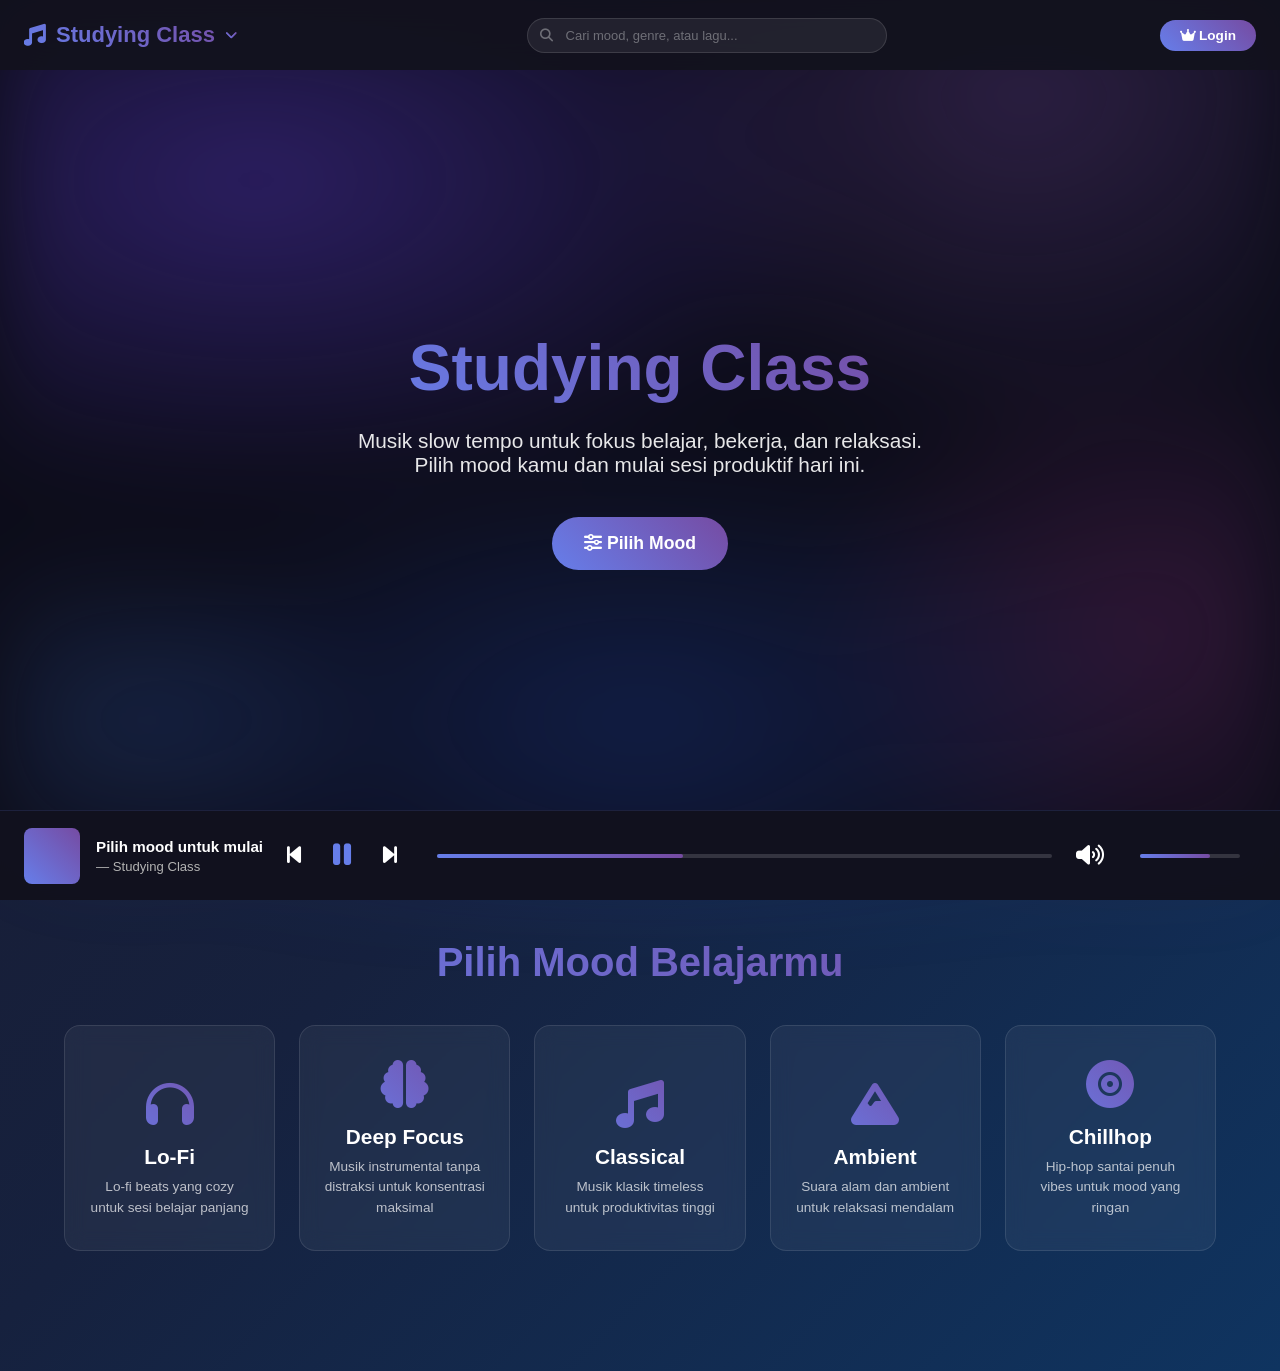
==== index.html @ 50e969d9 "first commit" ====
<!DOCTYPE html>
<html lang="id">
<head>
    <meta charset="UTF-8">
    <meta name="viewport" content="width=device-width, initial-scale=1.0">
    <title>Study Beats - Musik untuk Belajar</title>
    <link rel="stylesheet" href="https://cdnjs.cloudflare.com/ajax/libs/font-awesome/6.4.0/css/all.min.css">
    <link rel="stylesheet" href="style_index.css">
    <link rel="icon" href="favicon.ico">
</head>
<body>

    <!-- ── HEADER ── -->
    <header class="header">

        <!-- Logo + Dropdown -->
        <div class="logo-dropdown">
            <div class="logo" id="logoBtn">
                <i class="fas fa-music"></i> Studying Class
                <i class="fas fa-chevron-down chevron-icon" id="chevronIcon"></i>
            </div>

            <!-- Mega dropdown dengan kategori visual -->
            <div class="dropdown-menu" id="dropdownMenu">
                <div class="dropdown-header">
                    <span class="dropdown-label">Pilih Mood Belajarmu</span>
                    <span class="dropdown-sub">5 kategori tersedia</span>
                </div>

                <div class="dropdown-grid">

                    <a href="login.html" class="dropdown-card" onclick="selectMood(event, 'Lo-Fi')">
                        <div class="dc-icon lofi"><i class="fas fa-headphones"></i></div>
                        <div class="dc-text">
                            <strong>Lo-Fi</strong>
                            <small>Beats santai untuk belajar panjang</small>
                        </div>
                        <i class="fas fa-chevron-right dc-arrow"></i>
                    </a>

                    <a href="login.html" class="dropdown-card" onclick="selectMood(event, 'Deep Focus')">
                        <div class="dc-icon focus"><i class="fas fa-brain"></i></div>
                        <div class="dc-text">
                            <strong>Deep Focus</strong>
                            <small>Instrumental tanpa distraksi</small>
                        </div>
                        <i class="fas fa-chevron-right dc-arrow"></i>
                    </a>

                    <a href="login.html" class="dropdown-card" onclick="selectMood(event, 'Classical')">
                        <div class="dc-icon classical"><i class="fas fa-music"></i></div>
                        <div class="dc-text">
                            <strong>Classical</strong>
                            <small>Musik klasik untuk produktivitas</small>
                        </div>
                        <i class="fas fa-chevron-right dc-arrow"></i>
                    </a>

                    <a href="login.html" class="dropdown-card" onclick="selectMood(event, 'Ambient')">
                        <div class="dc-icon ambient"><i class="fas fa-mountain"></i></div>
                        <div class="dc-text">
                            <strong>Ambient</strong>
                            <small>Suara alam untuk relaksasi</small>
                        </div>
                        <i class="fas fa-chevron-right dc-arrow"></i>
                    </a>

                    <a href="login.html" class="dropdown-card" onclick="selectMood(event, 'Chillhop')">
                        <div class="dc-icon chillhop"><i class="fas fa-record-vinyl"></i></div>
                        <div class="dc-text">
                            <strong>Chillhop</strong>
                            <small>Hip-hop santai penuh vibes</small>
                        </div>
                        <i class="fas fa-chevron-right dc-arrow"></i>
                    </a>

                </div>

                <!-- Footer dropdown: mood aktif -->
                <div class="dropdown-footer" id="dropdownFooter">
                    <i class="fas fa-circle-dot"></i>
                    <span id="activeMoodLabel">Belum ada mood dipilih</span>
                </div>
            </div>
        </div>

        <!-- Search bar di tengah -->
        <div class="header-search">
            <i class="fas fa-search search-icon"></i>
            </i> <input type="text" placeholder="Cari mood, genre, atau lagu...">
        </div>

        <!-- Kanan: mood badge + login -->
        <div class="header-right">
            <div class="mood-badge-header" id="moodBadgeHeader" style="display:none">
                <i class="fas fa-circle pulse-dot"></i>
                <span id="moodBadgeText">Lo-Fi</span>
            </div>
            <a class="cta-button" style="font-size: 0.85rem; padding: 8px 20px;" href="login.html">
                <i class="fas fa-crown"></i> Login
            </a>
        </div>
    </header>

    <!-- ── HERO ── -->
    <section class="hero">
        <div class="hero-content">
            <h1>Studying Class</h1>
            <p>Musik slow tempo untuk fokus belajar, bekerja, dan relaksasi.<br>Pilih mood kamu dan mulai sesi produktif hari ini.</p>
            <a class="cta-button" href="#categories">
                <i class="fas fa-sliders"></i> Pilih Mood
            </a>
        </div>
    </section>

    <!-- ── CATEGORIES (tetap ada di halaman sebagai visual referensi) ── -->
    <section id="categories" class="categories">
        <h2 class="section-title">Pilih Mood Belajarmu</h2>
        <div class="category-grid">

            <div class="category-card lofi-card" id="card-Lo-Fi" onclick="window.location.href='login.html'">
                <div class="card-overlay"></div>
                <div class="card-content">
                    <div class="category-icon lofi-c"><i class="fas fa-headphones"></i></div>
                    <h3>Lo-Fi</h3>
                    <p>Lo-fi beats yang cozy untuk sesi belajar panjang</p>
                </div>
            </div>

            <div class="category-card focus-card" id="card-Deep-Focus" onclick="window.location.href='login.html'">
                <div class="card-overlay"></div>
                <div class="card-content">
                    <div class="category-icon focus-c"><i class="fas fa-brain"></i></div>
                    <h3>Deep Focus</h3>
                    <p>Musik instrumental tanpa distraksi untuk konsentrasi maksimal</p>
                </div>
            </div>

            <div class="category-card classical-card" id="card-Classical" onclick="window.location.href='login.html'">
                <div class="card-overlay"></div>
                <div class="card-content">
                    <div class="category-icon classical-c"><i class="fas fa-music"></i></div>
                    <h3>Classical</h3>
                    <p>Musik klasik timeless untuk produktivitas tinggi</p>
                </div>
            </div>

            <div class="category-card ambient-card" id="card-Ambient" onclick="window.location.href='login.html'">
                <div class="card-overlay"></div>
                <div class="card-content">
                    <div class="category-icon ambient-c"><i class="fas fa-mountain"></i></div>
                    <h3>Ambient</h3>
                    <p>Suara alam dan ambient untuk relaksasi mendalam</p>
                </div>
            </div>

            <div class="category-card chillhop-card" id="card-Chillhop" onclick="window.location.href='login.html'">
                <div class="card-overlay"></div>
                <div class="card-content">
                    <div class="category-icon chillhop-c"><i class="fas fa-record-vinyl"></i></div>
                    <h3>Chillhop</h3>
                    <p>Hip-hop santai penuh vibes untuk mood yang ringan</p>
                </div>
            </div>

        </div>
    </section>

    <!-- ── PLAYER ── -->
    <div class="player">
        <div class="player-controls">
            <div class="track-info">
                <div class="track-cover" id="trackCover"></div>
                <div class="track-details">
                    <h4 id="playerTrackName">Pilih mood untuk mulai</h4>
                    <p id="playerTrackMood">— Studying Class</p>
                </div>
            </div>
            <button class="control-btn"><i class="fas fa-step-backward"></i></button>
            <button class="control-btn play-pause"><i class="fas fa-pause"></i></button>
            <button class="control-btn"><i class="fas fa-step-forward"></i></button>
            <div class="progress-container">
                <div class="progress-bar"></div>
            </div>
        </div>
        <div class="volume-container">
            <button class="control-btn"><i class="fas fa-volume-up"></i></button>
            <div class="progress-container" style="width:100px">
                <div class="progress-bar" style="width:70%"></div>
            </div>
        </div>
    </div>

    <script src="script_index.js"></script>
</body>
</html>
---- style_index.css ----
/*style.css — Study Beats*/

* {
    margin: 0;
    padding: 0;
    box-sizing: border-box;
}

body {
    font-family: 'Segoe UI', Tahoma, Geneva, Verdana, sans-serif;
    background: linear-gradient(135deg, #1a1a2e 0%, #16213e 50%, #0f3460 100%);
    color: #fff;
    overflow-x: hidden;
}


body::before {
    content: '';
    position: fixed;
    inset:0 ;
    z-index: -1;
    background: #0d0d1a;
}

body::after {
    content: '';
    position: fixed;
    inset: 0;
    z-index: -1;
    background:
        radial-gradient(ellipse 80% 60% at 20% 20%, rgba(102,63,234,0.35) 0%, transparent 60%),
        radial-gradient(ellipse 60% 70% at 80% 10%, rgba(118,75,162,0.30) 0%, transparent 55%),
        radial-gradient(ellipse 70% 50% at 50% 80%, rgba(30,80,200,0.25)  0%, transparent 60%),
        radial-gradient(ellipse 50% 60% at 90% 70%, rgba(180,60,160,0.20) 0%, transparent 55%),
        radial-gradient(ellipse 40% 40% at 10% 80%, rgba(60,120,220,0.20) 0%, transparent 50%);
    filter: blur(40px);
    animation: meshMove 12s ease-in-out infinite alternate;
}
 
@keyframes meshMove {
    0% {
        background:
            radial-gradient(ellipse 80% 60% at 20% 20%, rgba(102,63,234,0.35) 0%, transparent 60%),
            radial-gradient(ellipse 60% 70% at 80% 10%, rgba(118,75,162,0.30) 0%, transparent 55%),
            radial-gradient(ellipse 70% 50% at 50% 80%, rgba(30,80,200,0.25)  0%, transparent 60%),
            radial-gradient(ellipse 50% 60% at 90% 70%, rgba(180,60,160,0.20) 0%, transparent 55%),
            radial-gradient(ellipse 40% 40% at 10% 80%, rgba(60,120,220,0.20) 0%, transparent 50%);
    }
    33% {
        background:
            radial-gradient(ellipse 70% 70% at 60% 10%, rgba(102,63,234,0.38) 0%, transparent 60%),
            radial-gradient(ellipse 80% 50% at 10% 50%, rgba(118,75,162,0.28) 0%, transparent 55%),
            radial-gradient(ellipse 60% 60% at 80% 60%, rgba(30,80,200,0.30)  0%, transparent 60%),
            radial-gradient(ellipse 55% 50% at 30% 90%, rgba(180,60,160,0.22) 0%, transparent 55%),
            radial-gradient(ellipse 45% 55% at 90% 20%, rgba(60,120,220,0.18) 0%, transparent 50%);
    }
    66% {
        background:
            radial-gradient(ellipse 75% 55% at 80% 40%, rgba(102,63,234,0.32) 0%, transparent 60%),
            radial-gradient(ellipse 65% 65% at 20% 80%, rgba(118,75,162,0.32) 0%, transparent 55%),
            radial-gradient(ellipse 80% 45% at 40% 20%, rgba(30,80,200,0.28)  0%, transparent 60%),
            radial-gradient(ellipse 45% 65% at 70% 90%, rgba(180,60,160,0.24) 0%, transparent 55%),
            radial-gradient(ellipse 50% 45% at  5% 40%, rgba(60,120,220,0.22) 0%, transparent 50%);
    }
    100% {
        background:
            radial-gradient(ellipse 85% 50% at 30% 60%, rgba(102,63,234,0.30) 0%, transparent 60%),
            radial-gradient(ellipse 55% 75% at 90% 40%, rgba(118,75,162,0.34) 0%, transparent 55%),
            radial-gradient(ellipse 65% 55% at 60% 10%, rgba(30,80,200,0.22)  0%, transparent 60%),
            radial-gradient(ellipse 40% 70% at 15% 60%, rgba(180,60,160,0.26) 0%, transparent 55%),
            radial-gradient(ellipse 55% 40% at 75% 85%, rgba(60,120,220,0.20) 0%, transparent 50%);
    }
}
 

/* ── SCROLLBAR ── */
::-webkit-scrollbar { width: 8px; }
::-webkit-scrollbar-track { background: rgba(255,255,255,0.1); }
::-webkit-scrollbar-thumb {
    background: linear-gradient(45deg, #667eea, #764ba2);
    border-radius: 4px;
}

/* ── HEADER ── */
.header {
    position: fixed;
    top: 0;
    width: 100%;
    height: 70px;
    background: rgba(18, 18, 30, 0.95);
    backdrop-filter: blur(20px);
    z-index: 1000;
    display: flex;
    align-items: center;
    padding: 0 24px;
    gap: 24px;
}

/* ── LOGO + DROPDOWN WRAPPER ── */
.logo-dropdown {
    position: relative;
    margin-right: 16px;
}

.logo {
    font-size: 22px;
    font-weight: bold;
    background: linear-gradient(45deg, #667eea 0%, #764ba2 100%);
    -webkit-background-clip: text;
    -webkit-text-fill-color: transparent;
    cursor: pointer;
    display: flex;
    align-items: center;
    gap: 10px;
    user-select: none;
    padding: 6px 0;
    transition: opacity 0.2s;
}

.logo:hover { opacity: 0.85; }

.chevron-icon {
    font-size: 12px;
    transition: transform 0.3s ease;
    background: linear-gradient(45deg, #667eea, #764ba2);
    -webkit-background-clip: text;
    -webkit-text-fill-color: transparent;
}

.chevron-icon.open {
    transform: rotate(180deg);
}

/* ── DROPDOWN MENU ── */
.dropdown-menu {
    display: none;
    position: absolute;
    top: calc(100% + 12px);
    left: 0;
    width: 280px;
    background: rgba(18, 18, 40, 0.98);
    border: 1px solid rgba(102, 126, 234, 0.25);
    border-radius: 14px;
    padding: 10px 8px;
    box-shadow: 0 20px 50px rgba(0,0,0,0.5);
    backdrop-filter: blur(20px);
    z-index: 999;
    animation: dropdownFadeIn 0.2s ease;
}

.dropdown-menu.open {
    display: block;
}

@keyframes dropdownFadeIn {
    from { opacity: 0; transform: translateY(-8px); }
    to   { opacity: 1; transform: translateY(0); }
}

.dropdown-label {
    font-size: 11px;
    letter-spacing: 1.2px;
    text-transform: uppercase;
    color: rgba(255,255,255,0.3);
    padding: 6px 12px 10px;
}

.dropdown-item {
    display: flex;
    align-items: center;
    gap: 12px;
    padding: 10px 12px;
    border-radius: 10px;
    text-decoration: none;
    color: #e0dcf5;
    transition: background 0.2s;
    cursor: pointer;
}

.dropdown-item:hover,
.dropdown-item.active-mood {
    background: rgba(102, 126, 234, 0.18);
}

.dropdown-item.active-mood {
    border-left: 3px solid #667eea;
    padding-left: 9px;
}

.dropdown-icon {
    width: 36px;
    height: 36px;
    border-radius: 9px;
    background: linear-gradient(45deg, #667eea20, #764ba220);
    border: 1px solid rgba(102,126,234,0.2);
    display: flex;
    align-items: center;
    justify-content: center;
    font-size: 14px;
    color: #667eea;
    flex-shrink: 0;
}

.dropdown-text {
    display: flex;
    flex-direction: column;
    gap: 2px;
}

.dropdown-text strong {
    font-size: 14px;
    font-weight: 600;
    color: #fff;
}

.dropdown-text small {
    font-size: 11px;
    color: rgba(255,255,255,0.45);
}

/* ── NAV ── */
.nav {
    display: flex;
    gap: 24px;
    margin-right: auto;
}

.nav a {
    color: #b3b3b3;
    text-decoration: none;
    font-weight: 500;
    transition: color 0.3s;
}

.nav a:hover, .nav a.active { color: #fff; }

/* ── CTA BUTTON ── */
.cta-button {
    background: linear-gradient(45deg, #667eea 0%, #764ba2 100%);
    color: white;
    padding: 16px 32px;
    border: none;
    border-radius: 50px;
    font-size: 1.1rem;
    font-weight: 600;
    cursor: pointer;
    transition: all 0.3s;
    text-decoration: none;
    display: inline-block;
}

.cta-button:hover {
    transform: translateY(-2px);
    box-shadow: 0 20px 40px rgba(102,126,234,0.4);
}

/* ── HERO ── */
.hero {
    height: 100vh;
    display: flex;
    align-items: center;
    justify-content: center;
    text-align: center;
    padding: 0 24px;
    position: relative;
}

.hero-content h1 {
    font-size: 4rem;
    margin-bottom: 24px;
    background: linear-gradient(45deg, #667eea 0%, #764ba2 100%);
    -webkit-background-clip: text;
    -webkit-text-fill-color: transparent;
}

.hero-content p {
    font-size: 1.3rem;
    margin-bottom: 40px;
    opacity: 0.9;
    max-width: 600px;
}

/* ── CATEGORIES ── */
.categories {
    padding: 40px 24px 120px;
    max-width: 1200px;
    margin: 0 auto;
}

.section-title {
    font-size: 2.5rem;
    margin-bottom: 40px;
    text-align: center;
    background: linear-gradient(45deg, #667eea 0%, #764ba2 100%);
    -webkit-background-clip: text;
    -webkit-text-fill-color: transparent;
}

.category-grid {
    display: grid;
    grid-template-columns: repeat(auto-fit, minmax(200px, 1fr));
    gap: 24px;
}

.category-card {
    background: rgba(255,255,255,0.05);
    border-radius: 16px;
    padding: 32px 24px;
    text-align: center;
    cursor: pointer;
    transition: all 0.3s;
    border: 1px solid rgba(255,255,255,0.1);
    backdrop-filter: blur(10px);
}

.category-card:hover {
    transform: translateY(-8px);
    background: rgba(102,126,234,0.15);
    border-color: rgba(102,126,234,0.4);
    box-shadow: 0 20px 40px rgba(0,0,0,0.3);
}

.category-card.selected {
    background: rgba(102,126,234,0.2);
    border-color: #667eea;
    box-shadow: 0 0 0 2px rgba(102,126,234,0.3);
}

.category-icon {
    font-size: 3rem;
    margin-bottom: 16px;
    background: linear-gradient(45deg, #667eea 0%, #764ba2 100%);
    -webkit-background-clip: text;
    -webkit-text-fill-color: transparent;
}

.category-card h3 {
    font-size: 1.3rem;
    margin-bottom: 10px;
}

.category-card p {
    font-size: 0.88rem;
    color: rgba(255,255,255,0.55);
    line-height: 1.5;
}

/* ── PLAYER ── */
.player {
    position: fixed;
    bottom: 0;
    width: 100%;
    height: 90px;
    background: rgba(18,18,30,0.97);
    backdrop-filter: blur(20px);
    display: flex;
    align-items: center;
    padding: 0 24px;
    z-index: 1000;
    border-top: 1px solid rgba(102,126,234,0.15);
}

.player-controls {
    display: flex;
    align-items: center;
    gap: 16px;
    flex: 1;
}

.track-info {
    display: flex;
    align-items: center;
    gap: 16px;
    min-width: 180px;
}

.track-cover {
    width: 56px;
    height: 56px;
    border-radius: 8px;
    background: linear-gradient(45deg, #667eea, #764ba2);
    flex-shrink: 0;
}

.track-details h4 {
    font-size: 0.95rem;
    margin-bottom: 4px;
}

.track-details p {
    color: #b3b3b3;
    font-size: 0.82rem;
}

.control-btn {
    background: none;
    border: none;
    color: #fff;
    font-size: 1.4rem;
    cursor: pointer;
    padding: 8px;
    border-radius: 50%;
    transition: all 0.3s;
    flex-shrink: 0;
}

.control-btn:hover { background: rgba(255,255,255,0.1); }

.play-pause {
    font-size: 1.8rem;
    color: #667eea;
}

.progress-container {
    flex: 1;
    height: 4px;
    background: rgba(255,255,255,0.15);
    border-radius: 2px;
    margin: 0 16px;
    cursor: pointer;
}

.progress-bar {
    height: 100%;
    background: linear-gradient(90deg, #667eea, #764ba2);
    border-radius: 2px;
    width: 40%;
    transition: width 0.1s;
}

.volume-container {
    display: flex;
    align-items: center;
    gap: 12px;
}

/* ── RESPONSIVE ── */
@media (max-width: 768px) {
    .hero-content h1 { font-size: 2.5rem; }
    .nav { display: none; }
    .category-grid { grid-template-columns: 1fr 1fr; }
    .dropdown-menu { width: 260px; }
}

@media (max-width: 480px) {
    .category-grid { grid-template-columns: 1fr; }
}

/* ===========================
   TAMBAHAN — Mega Dropdown & Header Update
   =========================== */

/* ── HEADER LAYOUT UPDATE ── */
.header {
    gap: 0;
    justify-content: space-between;
}

/* ── SEARCH BAR ── */
.header-search {
    position: relative;
    flex: 1;
    max-width: 360px;
    margin: 0 24px;
}

.header-search input {
    width: 100%;
    background: rgba(255,255,255,0.07);
    border: 1px solid rgba(255,255,255,0.12);
    border-radius: 24px;
    padding: 9px 16px 9px 38px;
    color: #fff;
    font-size: 13px;
    font-family: 'Segoe UI', sans-serif;
    outline: none;
    transition: all 0.25s;
}

.header-search input::placeholder { color: rgba(255,255,255,0.35); }

.header-search input:focus {
    border-color: rgba(102,126,234,0.5);
    background: rgba(102,126,234,0.1);
    box-shadow: 0 0 0 3px rgba(102,126,234,0.12);
}

.search-icon {
    position: absolute;
    left: 13px;
    top: 50%;
    transform: translateY(-50%);
    color: rgba(255,255,255,0.35);
    font-size: 13px;
    pointer-events: none;
}

/* ── HEADER RIGHT ── */
.header-right {
    display: flex;
    align-items: center;
    gap: 14px;
}

/* ── MOOD BADGE HEADER ── */
.mood-badge-header {
    display: flex;
    align-items: center;
    gap: 7px;
    background: rgba(102,126,234,0.15);
    border: 1px solid rgba(102,126,234,0.3);
    border-radius: 20px;
    padding: 6px 14px;
    font-size: 13px;
    font-weight: 500;
    color: #a5b4ff;
    white-space: nowrap;
}

.pulse-dot {
    font-size: 8px;
    color: #667eea;
    animation: pulseDot 1.8s ease-in-out infinite;
}

@keyframes pulseDot {
    0%, 100% { opacity: 1; }
    50% { opacity: 0.3; }
}

/* ── MEGA DROPDOWN ── */
.dropdown-menu {
    width: 340px;
    padding: 0;
    overflow: hidden;
}

.dropdown-header {
    display: flex;
    align-items: center;
    justify-content: space-between;
    padding: 14px 16px 10px;
    border-bottom: 1px solid rgba(255,255,255,0.07);
}

.dropdown-label {
    font-size: 12px;
    font-weight: 600;
    color: #fff;
    letter-spacing: 0.3px;
    text-transform: none;
    padding: 0;
}

.dropdown-sub {
    font-size: 11px;
    color: rgba(255,255,255,0.3);
}

/* ── DROPDOWN GRID (vertikal list) ── */
.dropdown-grid {
    display: flex;
    flex-direction: column;
    padding: 8px;
    gap: 2px;
}

.dropdown-card {
    display: flex;
    align-items: center;
    gap: 12px;
    padding: 10px 12px;
    border-radius: 10px;
    text-decoration: none;
    color: #e0dcf5;
    transition: background 0.2s;
    cursor: pointer;
}

.dropdown-card:hover {
    background: rgba(102,126,234,0.15);
}

.dropdown-card.active-mood {
    background: rgba(102,126,234,0.2);
    border-left: 3px solid #667eea;
    padding-left: 9px;
}

/* Ikon warna per kategori */
.dc-icon {
    width: 38px; height: 38px;
    border-radius: 10px;
    display: flex;
    align-items: center;
    justify-content: center;
    font-size: 15px;
    flex-shrink: 0;
}

.dc-icon.lofi      { background: rgba(167,139,250,0.2); color: #a78bfa; }
.dc-icon.focus     { background: rgba(96,165,250,0.2);  color: #60a5fa; }
.dc-icon.classical { background: rgba(251,191,36,0.2);  color: #fbbf24; }
.dc-icon.ambient   { background: rgba(52,211,153,0.2);  color: #34d399; }
.dc-icon.chillhop  { background: rgba(251,113,133,0.2); color: #fb7185; }

.dc-text {
    flex: 1;
    display: flex;
    flex-direction: column;
    gap: 2px;
}

.dc-text strong { font-size: 13px; font-weight: 600; color: #fff; }
.dc-text small  { font-size: 11px; color: rgba(255,255,255,0.4); }

.dc-arrow {
    font-size: 10px;
    color: rgba(255,255,255,0.2);
    transition: all 0.2s;
}

.dropdown-card:hover .dc-arrow {
    color: rgba(255,255,255,0.6);
    transform: translateX(3px);
}

/* ── DROPDOWN FOOTER ── */
.dropdown-footer {
    display: flex;
    align-items: center;
    gap: 8px;
    padding: 10px 16px;
    border-top: 1px solid rgba(255,255,255,0.07);
    font-size: 12px;
    color: rgba(255,255,255,0.4);
    background: rgba(0,0,0,0.2);
}

.dropdown-footer i { color: #667eea; font-size: 10px; }

/* ── CATEGORY ICON COLORS ── */
.category-icon.lofi-c      { color: #a78bfa; }
.category-icon.focus-c     { color: #60a5fa; }
.category-icon.classical-c { color: #fbbf24; }
.category-icon.ambient-c   { color: #34d399; }
.category-icon.chillhop-c  { color: #fb7185; }

/* ── CATEGORY CARD SELECTED STATE PER MOOD ── */
.category-card.selected { border-color: #667eea; background: rgba(102,126,234,0.18); }

/* ── REMOVE OLD NAV (tersembunyi karena sudah di dropdown) ── */
.nav { display: none; }

@media (max-width: 768px) {
    .header-search { display: none; }
    .mood-badge-header { display: none !important; }
    .dropdown-menu { width: 280px; }
}

/* ===========================
   BACKGROUND IMAGE — Category Cards
   =========================== */

/* Base card jadi relative agar overlay bisa absolute */
.category-card {
    position: relative;
    overflow: hidden;
    background-size: cover !important;
    background-position: center !important;
    background-repeat: no-repeat !important;
    padding: 0 !important;
}

/* Overlay gelap di atas foto supaya teks tetap terbaca */
.card-overlay {
    position: absolute;
    inset: 0;
    background: linear-gradient(
        to bottom,
        rgba(10, 10, 30, 0.35) 0%,
        rgba(10, 10, 30, 0.75) 60%,
        rgba(10, 10, 30, 0.92) 100%
    );
    border-radius: 16px;
    transition: background 0.3s;
    z-index: 1;
}

.category-card:hover .card-overlay {
    background: linear-gradient(
        to bottom,
        rgba(10, 10, 30, 0.2) 0%,
        rgba(10, 10, 30, 0.65) 60%,
        rgba(10, 10, 30, 0.88) 100%
    );
}

/* Konten (ikon, judul, deskripsi) di atas overlay */
.card-content {
    position: relative;
    z-index: 2;
    padding: 32px 24px;
    height: 100%;
    min-height: 220px;
    display: flex;
    flex-direction: column;
    justify-content: flex-end;
}

.card-content .category-icon {
    margin-bottom: 12px;
}

.card-content h3 {
    font-size: 1.3rem;
    margin-bottom: 8px;
    color: #fff;
}

.card-content p {
    font-size: 0.85rem;
    color: rgba(255,255,255,0.7);
    line-height: 1.5;
}

/* ── FOTO PER KATEGORI — muncul saat hover ── */

/* Semua card punya pseudo-element yang menyimpan foto */
/* Defaultnya opacity 0 (tidak terlihat), muncul saat hover */

.category-card {
    transition: transform 0.35s ease, box-shadow 0.35s ease;
}

/* Layer foto — tersembunyi di belakang */
.category-card::before {
    content: '';
    position: absolute;
    inset: 0;
    border-radius: 16px;
    background-size: cover;
    background-position: center;
    opacity: 0;
    transition: opacity 0.5s ease;
    z-index: 0;
}

/* Saat hover: foto muncul smooth */
.category-card:hover::before {
    opacity: 1;
}

/* Overlay gelap muncul bersamaan dengan foto */
.card-overlay {
    opacity: 0;
    transition: opacity 0.5s ease;
}

.category-card:hover .card-overlay {
    opacity: 1;
    background: linear-gradient(
        to bottom,
        rgba(10, 10, 30, 0.25) 0%,
        rgba(10, 10, 30, 0.70) 55%,
        rgba(10, 10, 30, 0.92) 100%
    );
}

/* Foto per kategori dipasang di ::before */
.lofi-card::before      { background-image: url('lofi img.jpg'); }
.focus-card::before     { background-image: url('deep focus img.jpeg'); }
.classical-card::before { background-image: url('classical img.jpeg'); }
.ambient-card::before   { background-image: url('ambient.jpeg'); }
.chillhop-card::before  { background-image: url('chillhop img.jpg'); }

/* Sedikit angkat card saat hover */
.category-card:hover {
    transform: translateY(-8px);
    box-shadow: 0 20px 40px rgba(0, 0, 0, 0.4);
}
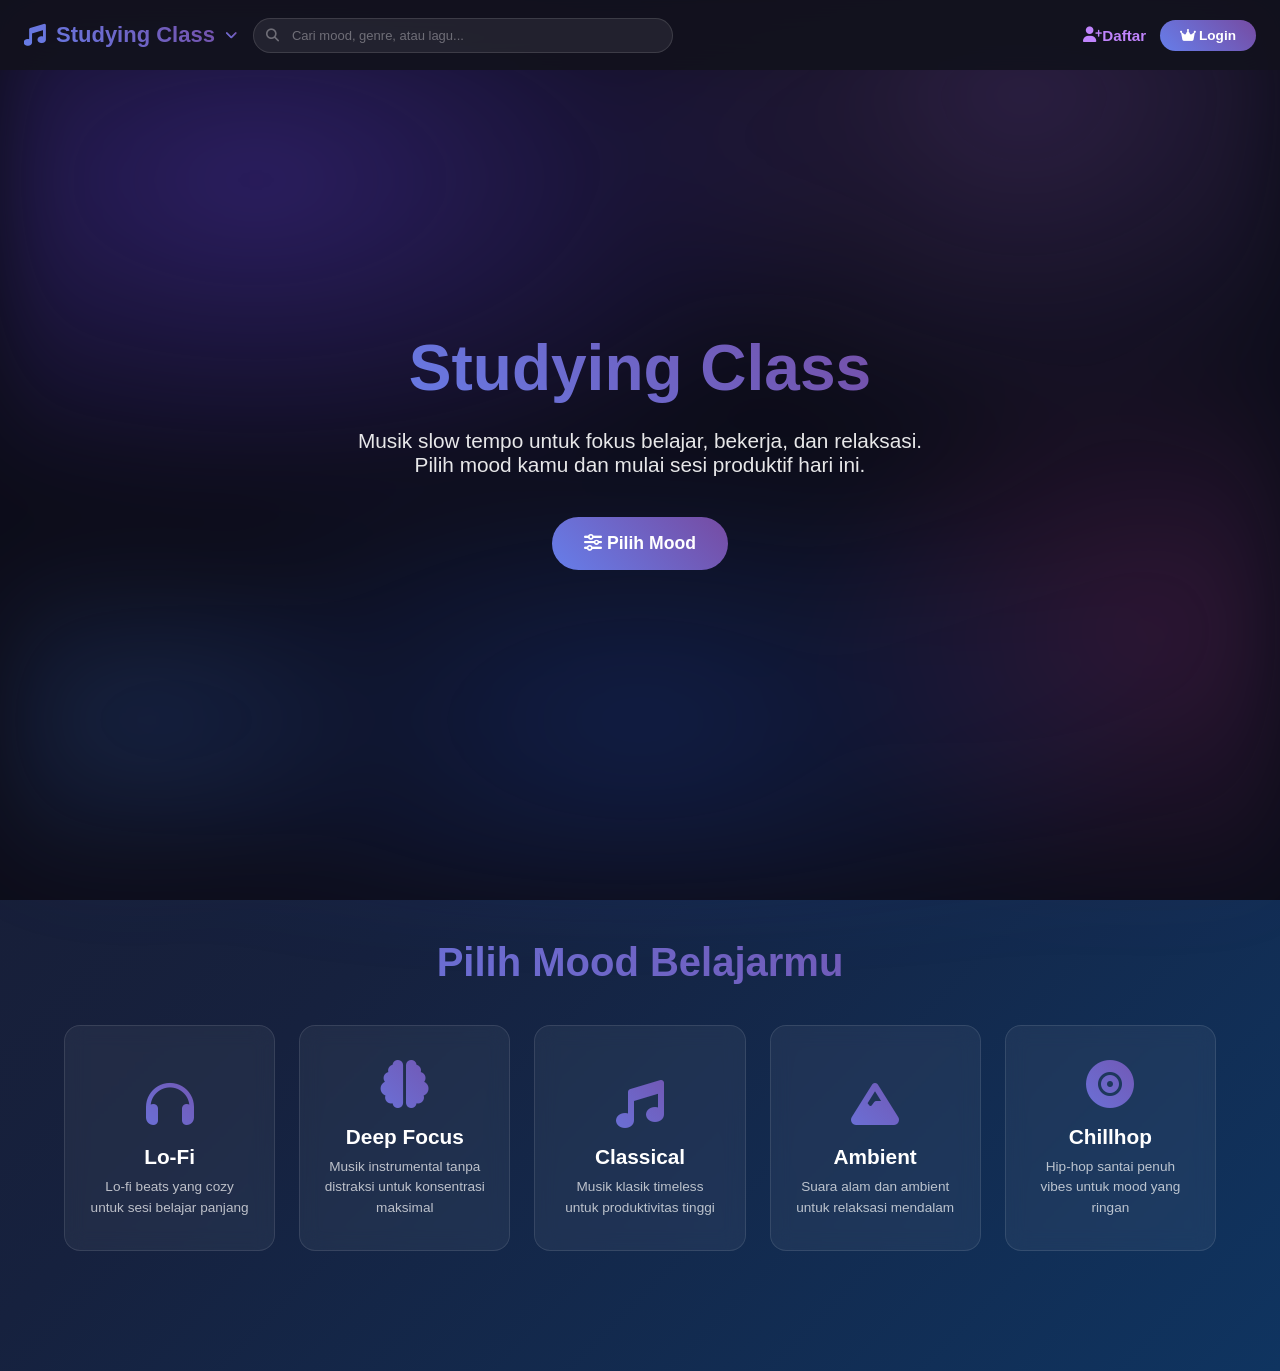
==== commit 90fbd99f: "bla bla" ====
--- a/index.html
+++ b/index.html
@@ -29,7 +29,7 @@
 
                 <div class="dropdown-grid">
 
-                    <a href="login.html" class="dropdown-card" onclick="selectMood(event, 'Lo-Fi')">
+                    <a href="login.html" class="dropdown-card auth-link" onclick="showAuthPrompt(event, 'login')">
                         <div class="dc-icon lofi"><i class="fas fa-headphones"></i></div>
                         <div class="dc-text">
                             <strong>Lo-Fi</strong>
@@ -38,7 +38,7 @@
                         <i class="fas fa-chevron-right dc-arrow"></i>
                     </a>
 
-                    <a href="login.html" class="dropdown-card" onclick="selectMood(event, 'Deep Focus')">
+                    <a href="login.html" class="dropdown-card auth-link" onclick="showAuthPrompt(event, 'login')">
                         <div class="dc-icon focus"><i class="fas fa-brain"></i></div>
                         <div class="dc-text">
                             <strong>Deep Focus</strong>
@@ -47,7 +47,7 @@
                         <i class="fas fa-chevron-right dc-arrow"></i>
                     </a>
 
-                    <a href="login.html" class="dropdown-card" onclick="selectMood(event, 'Classical')">
+                    <a href="login.html" class="dropdown-card auth-link" onclick="showAuthPrompt(event, 'login')">
                         <div class="dc-icon classical"><i class="fas fa-music"></i></div>
                         <div class="dc-text">
                             <strong>Classical</strong>
@@ -56,7 +56,7 @@
                         <i class="fas fa-chevron-right dc-arrow"></i>
                     </a>
 
-                    <a href="login.html" class="dropdown-card" onclick="selectMood(event, 'Ambient')">
+                    <a href="login.html" class="dropdown-card auth-link" onclick="showAuthPrompt(event, 'login')">
                         <div class="dc-icon ambient"><i class="fas fa-mountain"></i></div>
                         <div class="dc-text">
                             <strong>Ambient</strong>
@@ -65,7 +65,7 @@
                         <i class="fas fa-chevron-right dc-arrow"></i>
                     </a>
 
-                    <a href="login.html" class="dropdown-card" onclick="selectMood(event, 'Chillhop')">
+                    <a href="login.html" class="dropdown-card auth-link" onclick="showAuthPrompt(event, 'login')">
                         <div class="dc-icon chillhop"><i class="fas fa-record-vinyl"></i></div>
                         <div class="dc-text">
                             <strong>Chillhop</strong>
@@ -87,20 +87,37 @@
         <!-- Search bar di tengah -->
         <div class="header-search">
             <i class="fas fa-search search-icon"></i>
-            </i> <input type="text" placeholder="Cari mood, genre, atau lagu...">
-        </div>
-
-        <!-- Kanan: mood badge + login -->
+            <input type="text" placeholder="Cari mood, genre, atau lagu...">
+        </div>
+
+        <!-- Kanan: mood badge + daftar + login -->
         <div class="header-right">
             <div class="mood-badge-header" id="moodBadgeHeader" style="display:none">
                 <i class="fas fa-circle pulse-dot"></i>
                 <span id="moodBadgeText">Lo-Fi</span>
             </div>
-            <a class="cta-button" style="font-size: 0.85rem; padding: 8px 20px;" href="login.html">
+            <a class="secondary-button auth-link" href="daftar.html" onclick="showAuthPrompt(event, 'register')">
+                <i class="fas fa-user-plus"></i> Daftar
+            </a>
+            <a class="cta-button auth-link" style="font-size: 0.85rem; padding: 8px 20px;" href="login.html" onclick="showAuthPrompt(event, 'login')">
                 <i class="fas fa-crown"></i> Login
             </a>
         </div>
     </header>
+    <div class="auth-banner" id="authBanner">
+        <div class="auth-banner-content">
+            <button class="auth-banner-close" id="authBannerClose"><i class="fas fa-times"></i></button>
+            <div class="auth-modal-text">
+                <h3 id="authBannerTitle">Daftar gratis sekarang</h3>
+                <p id="authBannerMessage">Buat akun gratis untuk menyimpan lagu favorit dan melanjutkan sesi kapan saja.</p>
+            </div>
+            <a class="cta-button auth-main-btn" id="authMainBtn" href="daftar.html">Daftar Gratis</a>
+            <div class="auth-switch">
+                <span id="authSwitchText">Sudah punya akun?</span>
+                <a id="authSwitchLink" class="auth-link-simple" href="login.html">Login</a>
+            </div>
+        </div>
+    </div>
 
     <!-- ── HERO ── -->
     <section class="hero">
@@ -118,7 +135,7 @@
         <h2 class="section-title">Pilih Mood Belajarmu</h2>
         <div class="category-grid">
 
-            <div class="category-card lofi-card" id="card-Lo-Fi" onclick="window.location.href='login.html'">
+            <div class="category-card lofi-card" id="card-Lo-Fi" onclick="showAuthPrompt(event, 'login')">
                 <div class="card-overlay"></div>
                 <div class="card-content">
                     <div class="category-icon lofi-c"><i class="fas fa-headphones"></i></div>
@@ -127,7 +144,7 @@
                 </div>
             </div>
 
-            <div class="category-card focus-card" id="card-Deep-Focus" onclick="window.location.href='login.html'">
+            <div class="category-card focus-card" id="card-Deep-Focus" onclick="showAuthPrompt(event, 'login')">
                 <div class="card-overlay"></div>
                 <div class="card-content">
                     <div class="category-icon focus-c"><i class="fas fa-brain"></i></div>
@@ -136,7 +153,7 @@
                 </div>
             </div>
 
-            <div class="category-card classical-card" id="card-Classical" onclick="window.location.href='login.html'">
+            <div class="category-card classical-card" id="card-Classical" onclick="showAuthPrompt(event, 'login')">
                 <div class="card-overlay"></div>
                 <div class="card-content">
                     <div class="category-icon classical-c"><i class="fas fa-music"></i></div>
@@ -145,7 +162,7 @@
                 </div>
             </div>
 
-            <div class="category-card ambient-card" id="card-Ambient" onclick="window.location.href='login.html'">
+            <div class="category-card ambient-card" id="card-Ambient" onclick="showAuthPrompt(event, 'login')">
                 <div class="card-overlay"></div>
                 <div class="card-content">
                     <div class="category-icon ambient-c"><i class="fas fa-mountain"></i></div>
@@ -154,7 +171,7 @@
                 </div>
             </div>
 
-            <div class="category-card chillhop-card" id="card-Chillhop" onclick="window.location.href='login.html'">
+            <div class="category-card chillhop-card" id="card-Chillhop" onclick="showAuthPrompt(event, 'login')">
                 <div class="card-overlay"></div>
                 <div class="card-content">
                     <div class="category-icon chillhop-c"><i class="fas fa-record-vinyl"></i></div>
--- a/style_index.css
+++ b/style_index.css
@@ -81,6 +81,79 @@
     border-radius: 4px;
 }
 
+/* ── AUTH MODAL ── */
+.auth-banner {
+    position: fixed;
+    inset: 0;
+    background: rgba(5, 8, 24, 0.8);
+    z-index: 1100;
+    display: none;
+    align-items: center;
+    justify-content: center;
+    padding: 24px;
+}
+
+.auth-banner.show {
+    display: flex;
+}
+
+.auth-banner-content {
+    width: min(500px, 100%);
+    background: rgba(15, 18, 35, 0.98);
+    border: 1px solid rgba(102,126,234,0.22);
+    border-radius: 28px;
+    box-shadow: 0 30px 90px rgba(0,0,0,0.45);
+    padding: 28px 24px;
+    display: grid;
+    gap: 18px;
+    position: relative;
+}
+
+.auth-banner-content strong {
+    display: block;
+    font-size: 1.05rem;
+    margin-bottom: 6px;
+}
+
+.auth-banner-content p {
+    color: rgba(255,255,255,0.78);
+    margin: 0;
+}
+
+.auth-banner-actions {
+    display: flex;
+    gap: 12px;
+    flex-wrap: wrap;
+}
+
+.auth-banner-actions .secondary-button,
+.auth-banner-actions .cta-button {
+    min-width: 110px;
+}
+
+.auth-banner-close {
+    position: absolute;
+    top: 16px;
+    right: 16px;
+    background: rgba(255,255,255,0.06);
+    border: none;
+    color: rgba(255,255,255,0.7);
+    cursor: pointer;
+    font-size: 1rem;
+    width: 36px;
+    height: 36px;
+    border-radius: 50%;
+    transition: background 0.2s ease;
+}
+
+.auth-banner-close:hover {
+    background: rgba(255,255,255,0.14);
+}
+
+.auth-banner-actions .primary {
+    box-shadow: 0 18px 40px rgba(102, 126, 234, 0.25);
+}
+
 /* ── HEADER ── */
 .header {
     position: fixed;
@@ -254,6 +327,27 @@
     box-shadow: 0 20px 40px rgba(102,126,234,0.4);
 }
 
+.secondary-button {
+    background: transparent;
+    color: #c084fc;
+    padding: 8px 0;
+    border: none;
+    border-radius: 0;
+    font-size: 0.95rem;
+    font-weight: 600;
+    cursor: pointer;
+    transition: color 0.2s, transform 0.2s;
+    text-decoration: none;
+    display: inline-flex;
+    align-items: center;
+    justify-content: center;
+}
+
+.secondary-button:hover {
+    color: #a855f7;
+    transform: translateY(-1px);
+}
+
 /* ── HERO ── */
 .hero {
     height: 100vh;
@@ -353,11 +447,15 @@
     height: 90px;
     background: rgba(18,18,30,0.97);
     backdrop-filter: blur(20px);
-    display: flex;
+    display: none;
     align-items: center;
     padding: 0 24px;
     z-index: 1000;
     border-top: 1px solid rgba(102,126,234,0.15);
+}
+
+.player.active {
+    display: flex;
 }
 
 .player-controls {
@@ -453,15 +551,17 @@
 /* ── HEADER LAYOUT UPDATE ── */
 .header {
     gap: 0;
-    justify-content: space-between;
+    justify-content: flex-start;
+    align-items: center;
 }
 
 /* ── SEARCH BAR ── */
 .header-search {
     position: relative;
-    flex: 1;
-    max-width: 360px;
-    margin: 0 24px;
+    flex: 1 1 360px;
+    min-width: 240px;
+    max-width: 420px;
+    margin: 0 16px 0 0;
 }
 
 .header-search input {
@@ -500,6 +600,7 @@
     display: flex;
     align-items: center;
     gap: 14px;
+    margin-left: auto;
 }
 
 /* ── MOOD BADGE HEADER ── */
